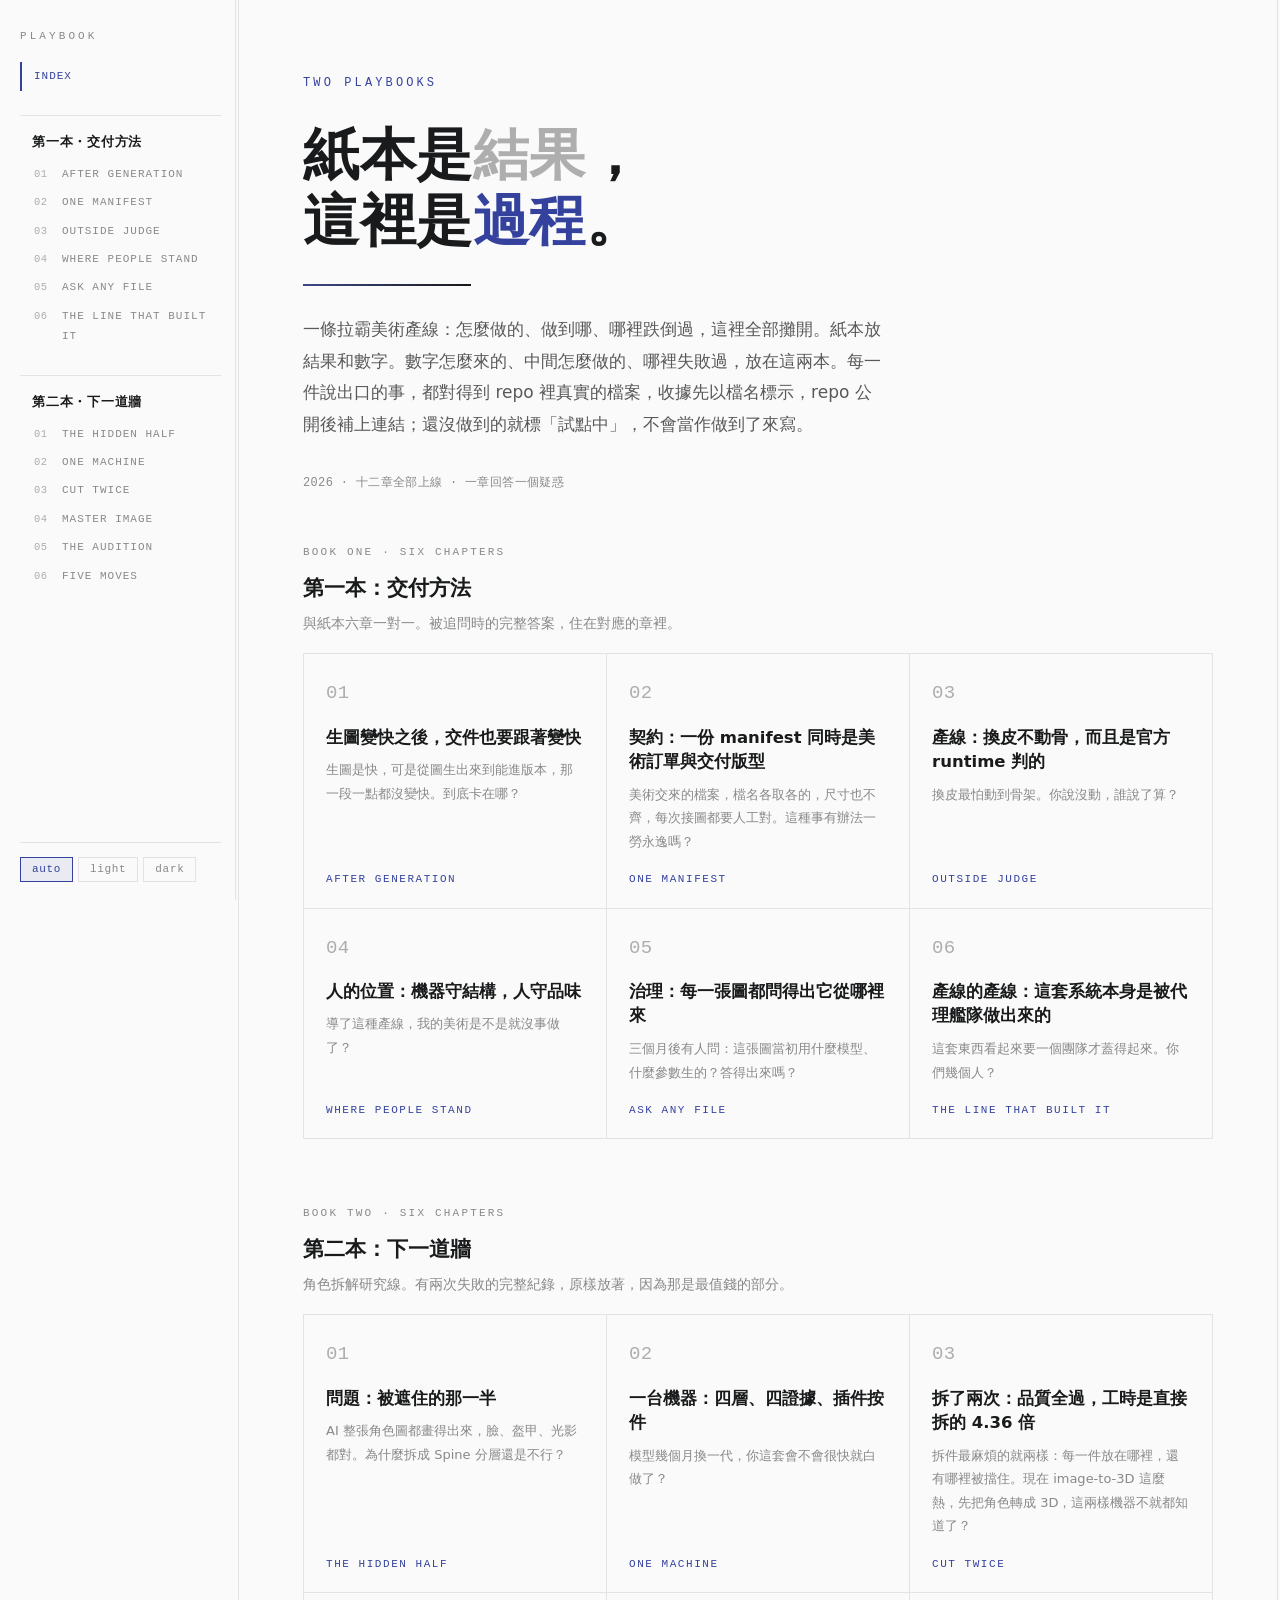
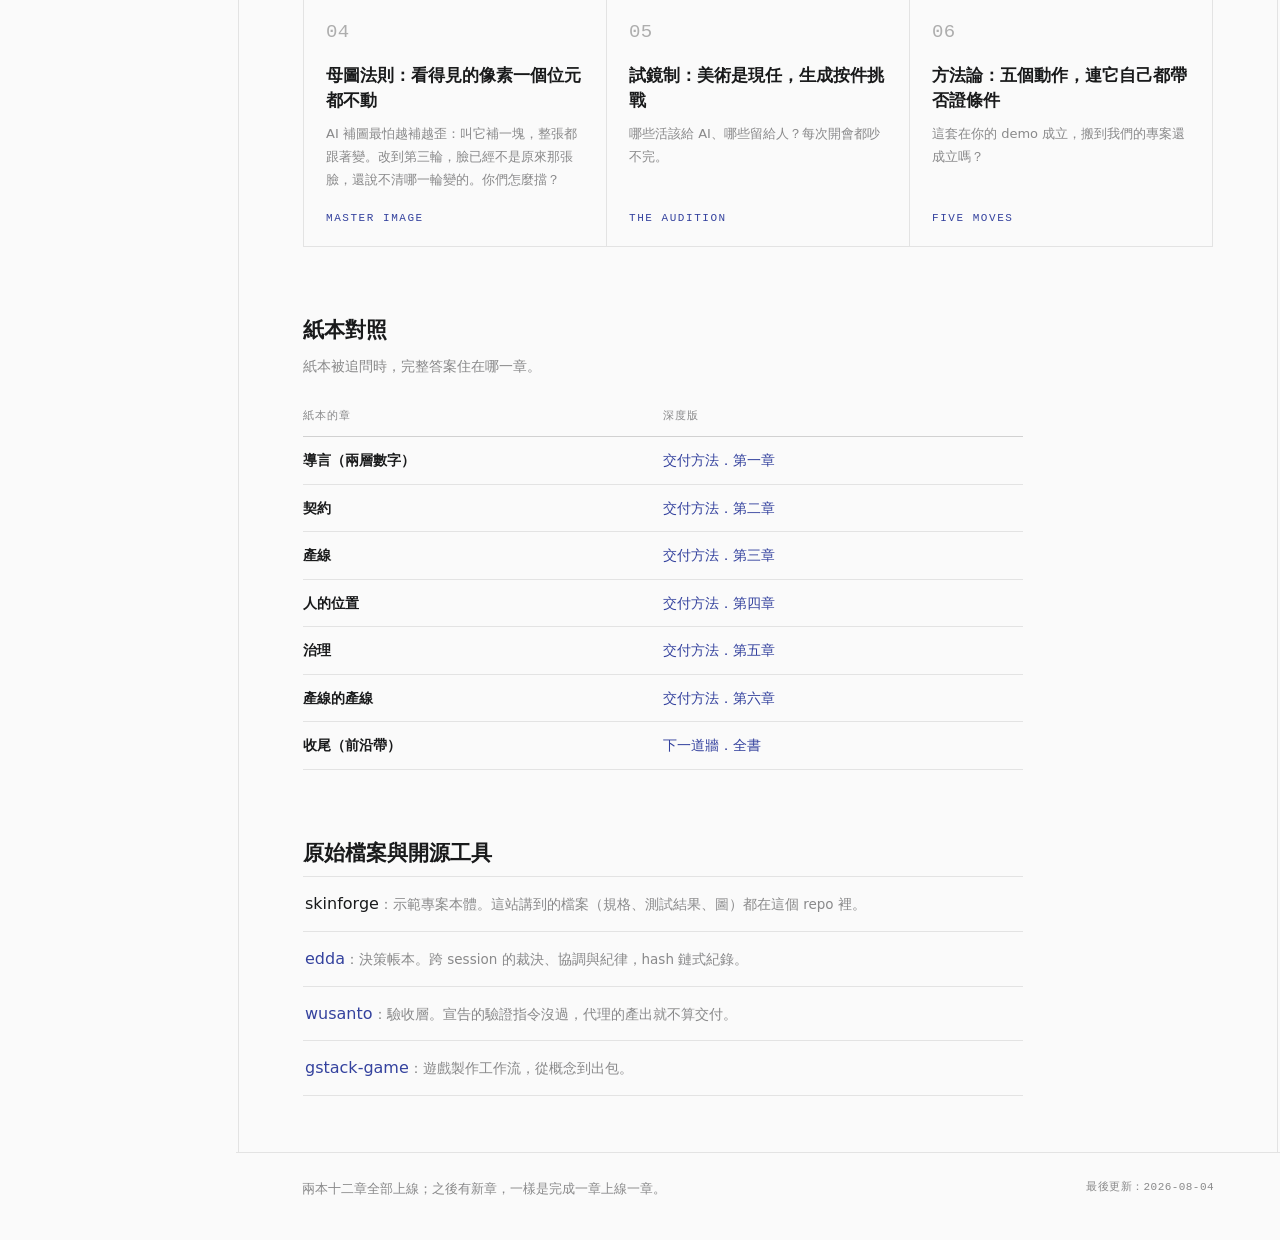
==== index.html @ fc58b346 "playbook: first public release" ====
<!DOCTYPE html>
<html lang="zh-Hant">
<head>
<meta charset="utf-8">
<meta name="viewport" content="width=device-width, initial-scale=1">
<title>作品集完整版：兩本 playbook</title>
<link rel="stylesheet" href="assets/site.css">
</head>
<body>
<a class="skip" href="#hero">跳到正文</a>
<div class="frame">
<aside class="sidebar">
  <a class="brand" href="index.html">PLAYBOOK</a>
  <nav class="side-nav" aria-label="全站章節">
    <a class="top-level home active" href="index.html"><span class="lbl scramble" data-text="INDEX">INDEX</span></a>
    <p class="book-head">第一本・交付方法</p>
    <a class="top-level" href="method-01.html" title="一、生圖變快之後，交件也要跟著變快"><span class="no">01</span><span class="lbl scramble" data-text="AFTER GENERATION">AFTER GENERATION</span></a>
    <a class="top-level" href="method-02.html" title="二、契約：一份 manifest 同時是美術訂單與交付版型"><span class="no">02</span><span class="lbl scramble" data-text="ONE MANIFEST">ONE MANIFEST</span></a>
    <a class="top-level" href="method-03.html" title="三、產線：換皮不動骨，而且是官方 runtime 判的"><span class="no">03</span><span class="lbl scramble" data-text="OUTSIDE JUDGE">OUTSIDE JUDGE</span></a>
    <a class="top-level" href="method-04.html" title="四、人的位置：機器守結構，人守品味"><span class="no">04</span><span class="lbl scramble" data-text="WHERE PEOPLE STAND">WHERE PEOPLE STAND</span></a>
    <a class="top-level" href="method-05.html" title="五、治理：每一張圖都問得出它從哪裡來"><span class="no">05</span><span class="lbl scramble" data-text="ASK ANY FILE">ASK ANY FILE</span></a>
    <a class="top-level" href="method-06.html" title="六、產線的產線：這套系統本身是被代理艦隊做出來的"><span class="no">06</span><span class="lbl scramble" data-text="THE LINE THAT BUILT IT">THE LINE THAT BUILT IT</span></a>
    <p class="book-head">第二本・下一道牆</p>
    <a class="top-level" href="nextwall-01.html" title="一、問題：被遮住的那一半"><span class="no">01</span><span class="lbl scramble" data-text="THE HIDDEN HALF">THE HIDDEN HALF</span></a>
    <a class="top-level" href="nextwall-02.html" title="二、一台機器：四層、四證據、插件按件"><span class="no">02</span><span class="lbl scramble" data-text="ONE MACHINE">ONE MACHINE</span></a>
    <a class="top-level" href="nextwall-03.html" title="三、拆了兩次：品質全過，工時是直接拆的 4.36 倍"><span class="no">03</span><span class="lbl scramble" data-text="CUT TWICE">CUT TWICE</span></a>
    <a class="top-level" href="nextwall-04.html" title="四、母圖法則：看得見的像素一個位元都不動"><span class="no">04</span><span class="lbl scramble" data-text="MASTER IMAGE">MASTER IMAGE</span></a>
    <a class="top-level" href="nextwall-05.html" title="五、試鏡制：美術是現任，生成按件挑戰"><span class="no">05</span><span class="lbl scramble" data-text="THE AUDITION">THE AUDITION</span></a>
    <a class="top-level" href="nextwall-06.html" title="六、方法論：五個動作，連它自己都帶否證條件"><span class="no">06</span><span class="lbl scramble" data-text="FIVE MOVES">FIVE MOVES</span></a>
  </nav>
  <div class="theme-toggle" role="group" aria-label="主題模式">
    <button type="button" data-mode="auto" aria-pressed="true">auto</button>
    <button type="button" data-mode="light" aria-pressed="false">light</button>
    <button type="button" data-mode="dark" aria-pressed="false">dark</button>
  </div>
</aside>
<main>
  <div class="col">
  <header class="hero" id="hero">
    <p class="eyebrow">TWO PLAYBOOKS</p>
    <h1>紙本是<span class="dim">結果</span>，<br>這裡是<span class="key">過程</span>。</h1>
    <div class="hero-rule" aria-hidden="true"></div>
    <p class="lede">一條拉霸美術產線：怎麼做的、做到哪、哪裡跌倒過，這裡全部攤開。紙本放結果和數字。數字怎麼來的、中間怎麼做的、哪裡失敗過，放在這兩本。每一件說出口的事，都對得到 repo 裡真實的檔案，收據先以檔名標示，repo 公開後補上連結；還沒做到的就標「試點中」，不會當作做到了來寫。</p>
    <p class="year">2026 · 十二章全部上線 · 一章回答一個疑惑</p>
  </header>

  <section class="tocsec">
    <p class="toc-head">BOOK ONE · SIX CHAPTERS</p>
    <h2>第一本：交付方法</h2>
    <p class="booknote">與紙本六章一對一。被追問時的完整答案，住在對應的章裡。</p>
    <div class="toc-grid">
        <a class="toc-card" href="method-01.html">
          <span class="no">01</span>
          <h3>生圖變快之後，交件也要跟著變快</h3>
          <p class="q">生圖是快，可是從圖生出來到能進版本，那一段一點都沒變快。到底卡在哪？</p>
          <span class="en">After Generation</span>
        </a>
        <a class="toc-card" href="method-02.html">
          <span class="no">02</span>
          <h3>契約：一份 manifest 同時是美術訂單與交付版型</h3>
          <p class="q">美術交來的檔案，檔名各取各的，尺寸也不齊，每次接圖都要人工對。這種事有辦法一勞永逸嗎？</p>
          <span class="en">One Manifest</span>
        </a>
        <a class="toc-card" href="method-03.html">
          <span class="no">03</span>
          <h3>產線：換皮不動骨，而且是官方 runtime 判的</h3>
          <p class="q">換皮最怕動到骨架。你說沒動，誰說了算？</p>
          <span class="en">Outside Judge</span>
        </a>
        <a class="toc-card" href="method-04.html">
          <span class="no">04</span>
          <h3>人的位置：機器守結構，人守品味</h3>
          <p class="q">導了這種產線，我的美術是不是就沒事做了？</p>
          <span class="en">Where People Stand</span>
        </a>
        <a class="toc-card" href="method-05.html">
          <span class="no">05</span>
          <h3>治理：每一張圖都問得出它從哪裡來</h3>
          <p class="q">三個月後有人問：這張圖當初用什麼模型、什麼參數生的？答得出來嗎？</p>
          <span class="en">Ask Any File</span>
        </a>
        <a class="toc-card" href="method-06.html">
          <span class="no">06</span>
          <h3>產線的產線：這套系統本身是被代理艦隊做出來的</h3>
          <p class="q">這套東西看起來要一個團隊才蓋得起來。你們幾個人？</p>
          <span class="en">The Line That Built It</span>
        </a>
    </div>
  </section>

  <section class="tocsec">
    <p class="toc-head">BOOK TWO · SIX CHAPTERS</p>
    <h2>第二本：下一道牆</h2>
    <p class="booknote">角色拆解研究線。有兩次失敗的完整紀錄，原樣放著，因為那是最值錢的部分。</p>
    <div class="toc-grid">
        <a class="toc-card" href="nextwall-01.html">
          <span class="no">01</span>
          <h3>問題：被遮住的那一半</h3>
          <p class="q">AI 整張角色圖都畫得出來，臉、盔甲、光影都對。為什麼拆成 Spine 分層還是不行？</p>
          <span class="en">The Hidden Half</span>
        </a>
        <a class="toc-card" href="nextwall-02.html">
          <span class="no">02</span>
          <h3>一台機器：四層、四證據、插件按件</h3>
          <p class="q">模型幾個月換一代，你這套會不會很快就白做了？</p>
          <span class="en">One Machine</span>
        </a>
        <a class="toc-card" href="nextwall-03.html">
          <span class="no">03</span>
          <h3>拆了兩次：品質全過，工時是直接拆的 4.36 倍</h3>
          <p class="q">拆件最麻煩的就兩樣：每一件放在哪裡，還有哪裡被擋住。現在 image-to-3D 這麼熱，先把角色轉成 3D，這兩樣機器不就都知道了？</p>
          <span class="en">Cut Twice</span>
        </a>
        <a class="toc-card" href="nextwall-04.html">
          <span class="no">04</span>
          <h3>母圖法則：看得見的像素一個位元都不動</h3>
          <p class="q">AI 補圖最怕越補越歪：叫它補一塊，整張都跟著變。改到第三輪，臉已經不是原來那張臉，還說不清哪一輪變的。你們怎麼擋？</p>
          <span class="en">Master Image</span>
        </a>
        <a class="toc-card" href="nextwall-05.html">
          <span class="no">05</span>
          <h3>試鏡制：美術是現任，生成按件挑戰</h3>
          <p class="q">哪些活該給 AI、哪些留給人？每次開會都吵不完。</p>
          <span class="en">The Audition</span>
        </a>
        <a class="toc-card" href="nextwall-06.html">
          <span class="no">06</span>
          <h3>方法論：五個動作，連它自己都帶否證條件</h3>
          <p class="q">這套在你的 demo 成立，搬到我們的專案還成立嗎？</p>
          <span class="en">Five Moves</span>
        </a>
    </div>
  </section>

  <section class="plain">
    <h2>紙本對照</h2>
    <p class="booknote">紙本被追問時，完整答案住在哪一章。</p>
    <div class="table-scroll">
    <table class="tbl">
      <tr><th>紙本的章</th><th>深度版</th></tr>
      <tr><td>導言（兩層數字）</td><td><a href="method-01.html">交付方法．第一章</a></td></tr>
      <tr><td>契約</td><td><a href="method-02.html">交付方法．第二章</a></td></tr>
      <tr><td>產線</td><td><a href="method-03.html">交付方法．第三章</a></td></tr>
      <tr><td>人的位置</td><td><a href="method-04.html">交付方法．第四章</a></td></tr>
      <tr><td>治理</td><td><a href="method-05.html">交付方法．第五章</a></td></tr>
      <tr><td>產線的產線</td><td><a href="method-06.html">交付方法．第六章</a></td></tr>
      <tr><td>收尾（前沿帶）</td><td><a href="nextwall-01.html">下一道牆．全書</a></td></tr>
    </table>
    </div>
  </section>

  <section class="plain">
    <h2>原始檔案與開源工具</h2>
    <ul class="repos">
      <li><span>skinforge</span><span class="desc">：示範專案本體。這站講到的檔案（規格、測試結果、圖）都在這個 repo 裡。</span></li>
      <li><a href="https://github.com/fagemx/edda">edda</a><span class="desc">：決策帳本。跨 session 的裁決、協調與紀律，hash 鏈式紀錄。</span></li>
      <li><a href="https://github.com/fagemx/wusanto">wusanto</a><span class="desc">：驗收層。宣告的驗證指令沒過，代理的產出就不算交付。</span></li>
      <li><a href="https://github.com/fagemx/gstack-game">gstack-game</a><span class="desc">：遊戲製作工作流，從概念到出包。</span></li>
    </ul>
  </section>
  </div>
  <footer class="site">
    <div class="col">
      <span>兩本十二章全部上線；之後有新章，一樣是完成一章上線一章。</span>
      <span class="mono">最後更新：2026-08-04</span>
    </div>
  </footer>
</main>
</div>
<script src="assets/site.js"></script>
</body>
</html>
---- assets/site.css ----
/* playbook 全站樣式 — 設計代幣參照操作者自有的 ai-delivery-playbook（Vibe Designing 章節式編輯排版）
   扁平無陰影 · 銳角 · hairline 細線 · mono 功能標籤 · 三態主題 · 離線可開、零外部資源
   標記類名沿用本站既有的章節標記（band/blk/receipts/fall/dg），只換皮不動骨 */

:root {
  --font-sans: "PingFang TC", "Noto Sans TC", "Hanken Grotesk", "Microsoft JhengHei", -apple-system, "Segoe UI", system-ui, sans-serif;
  --font-serif: "Noto Serif TC", "Source Han Serif TC", Georgia, "Times New Roman", serif;
  --font-mono: "JetBrains Mono", "Cascadia Code", Consolas, ui-monospace, monospace;

  --t-display: clamp(38px, 6vw, 56px);
  --t-h2: 28px;
  --t-h3: 19px;
  --t-body: 16px;
  --t-mono: 13px;
  --t-mono-xs: 11px;

  --page-max: 1440px;
  --sheet: 1040px;
  --nav-w: 236px;
  --measure: 720px;

  --ink-rgb: 25, 26, 27;
  --bg: #fafafa;
  --surface-1: #f2f2f2;
  --surface-2: #e9e9e9;
  --code-bg: #f4f4f3;
  --ink: rgb(var(--ink-rgb));
  --ink-soft: rgba(var(--ink-rgb), 0.72);
  --ink-mut: rgba(var(--ink-rgb), 0.5);
  --ink-faint: rgba(var(--ink-rgb), 0.34);
  --line: rgba(var(--ink-rgb), 0.10);
  --line-strong: rgba(var(--ink-rgb), 0.18);
  --accent: #34429e;
  --accent-text: #34429e;
  --accent-soft: rgba(52, 66, 158, 0.08);
  --highlight: #34429e;
  --hero-grad: linear-gradient(196.557deg, #191a1b 4.9%, #4e5db8 141.59%);
}

:root[data-theme="dark"] {
  --ink-rgb: 232, 232, 230;
  --bg: #08090a;
  --surface-1: #0d0d0d;
  --surface-2: #141414;
  --code-bg: #0d0d0d;
  --line: rgba(255, 255, 255, 0.10);
  --line-strong: rgba(255, 255, 255, 0.18);
  --accent: #4337ff;
  --accent-text: #685cff;
  --accent-soft: rgba(67, 55, 255, 0.16);
  --highlight: #9de3f1;
  --hero-grad: linear-gradient(196.557deg, #e8e8e6 4.9%, #685cff 141.59%);
}

@media (prefers-color-scheme: dark) {
  :root:not([data-theme="light"]):not([data-theme="dark"]) {
    --ink-rgb: 232, 232, 230;
    --bg: #08090a;
    --surface-1: #0d0d0d;
    --surface-2: #141414;
    --code-bg: #0d0d0d;
    --line: rgba(255, 255, 255, 0.10);
    --line-strong: rgba(255, 255, 255, 0.18);
    --accent: #4337ff;
    --accent-text: #685cff;
    --accent-soft: rgba(67, 55, 255, 0.16);
    --highlight: #9de3f1;
    --hero-grad: linear-gradient(196.557deg, #e8e8e6 4.9%, #685cff 141.59%);
  }
}

* { margin: 0; padding: 0; box-sizing: border-box; }

html { -webkit-text-size-adjust: 100%; scroll-behavior: smooth; }
@media (prefers-reduced-motion: reduce) { html { scroll-behavior: auto; } }

body {
  font-family: var(--font-sans);
  background: var(--bg);
  color: var(--ink);
  font-size: var(--t-body);
  line-height: 1.85;
  -webkit-font-smoothing: antialiased;
  text-rendering: optimizeLegibility;
}

::selection { background: var(--accent-soft); }

a { color: var(--accent-text); text-decoration: none; }
a:hover { text-decoration: underline; text-underline-offset: 3px; text-decoration-thickness: 1px; }

code {
  font-family: var(--font-mono);
  font-size: 0.86em;
  background: var(--code-bg);
  border: 1px solid var(--line);
  padding: 0 5px;
}

.skip {
  position: absolute; left: -9999px; top: 0; z-index: 99;
  background: var(--accent); color: #fff; padding: 8px 16px;
  font: var(--t-mono)/1 var(--font-mono);
}
.skip:focus { left: 0; }

/* ── 版面骨架：左側欄 + 內容 ─────────────── */

.frame {
  display: grid;
  grid-template-columns: var(--nav-w) minmax(0, 1fr);
  min-height: 100dvh;
}

.sidebar {
  position: sticky; top: 0;
  height: 100dvh;
  border-right: 1px solid var(--line);
  padding: 26px 14px 18px 20px;
  display: flex; flex-direction: column; gap: 16px;
  background: var(--bg);
  overflow-y: auto;
  scrollbar-width: thin;
  scrollbar-color: transparent transparent;
}
.sidebar:hover { scrollbar-color: var(--line-strong) transparent; }
.sidebar::-webkit-scrollbar { width: 4px; }
.sidebar::-webkit-scrollbar-track { background: transparent; }
.sidebar::-webkit-scrollbar-thumb { background: transparent; }
.sidebar:hover::-webkit-scrollbar-thumb { background: var(--line-strong); }

.brand {
  font-family: var(--font-mono);
  font-size: var(--t-mono-xs);
  letter-spacing: 0.28em;
  color: var(--ink-mut);
}
.brand:hover { color: var(--ink); text-decoration: none; }

.side-nav { display: flex; flex-direction: column; flex: 1; }

.side-nav .book-head {
  margin: 24px 0 6px;
  padding: 14px 0 0 12px;
  border-top: 1px solid var(--line);
  font-size: 13px;
  font-weight: 700;
  letter-spacing: 0.06em;
  color: var(--ink);
}

.side-nav a {
  display: flex; align-items: baseline; gap: 8px;
  padding: 4px 8px 4px 12px;
  color: var(--ink-mut);
  border-left: 2px solid transparent;
}
.side-nav a:hover { text-decoration: none; }
.side-nav a:hover .lbl { color: var(--ink); }

.side-nav a .no {
  font-family: var(--font-mono);
  font-size: 10.5px;
  letter-spacing: 0.04em;
  color: var(--ink-faint);
  min-width: 20px;
}
.side-nav a.top-level .lbl {
  font-family: var(--font-mono);
  font-size: 11px;
  letter-spacing: 0.09em;
  text-transform: uppercase;
  color: var(--ink-mut);
}
.side-nav a.top-level:hover .lbl { color: var(--ink); }
.side-nav a.sub { padding: 3px 8px 3px 34px; }
.side-nav a.sub .lbl { font-size: 12.5px; color: var(--ink-mut); }
.side-nav a.sub:hover .lbl { color: var(--ink); }

.side-nav a.active { border-left-color: var(--highlight); }
.side-nav a.active .lbl,
.side-nav a.active .no { color: var(--highlight); }

.side-nav .subs { display: flex; flex-direction: column; margin: 2px 0 6px; }

.side-nav .soon {
  display: flex; align-items: baseline; gap: 8px;
  padding: 4px 8px 4px 12px;
  color: var(--ink-faint);
}
.side-nav .soon .lbl { font-family: var(--font-mono); font-size: 11px; letter-spacing: 0.09em; text-transform: uppercase; }

.theme-toggle {
  display: flex; gap: 5px;
  border-top: 1px solid var(--line);
  padding-top: 14px;
}
.theme-toggle button {
  font: var(--t-mono-xs)/1 var(--font-mono);
  letter-spacing: 0.06em;
  color: var(--ink-mut);
  background: transparent;
  border: 1px solid var(--line);
  padding: 6px 11px;
  cursor: pointer;
}
.theme-toggle button:hover { color: var(--ink); border-color: var(--line-strong); }
.theme-toggle button[aria-pressed="true"] {
  color: var(--accent-text);
  border-color: var(--accent);
  background: var(--accent-soft);
}

main { min-width: 0; }

/* ruled sheet：左右垂直細線框住內容 */
.col {
  max-width: var(--sheet);
  margin: 0 auto;
  padding: 0 clamp(24px, 5vw, 68px);
  border-inline: 1px solid var(--line);
}

/* ── Hero（hub） ─────────────────────────── */

.hero { padding: 72px 0 40px; }

.hero .eyebrow {
  font-family: var(--font-mono);
  font-size: 12px;
  letter-spacing: 0.26em;
  color: var(--accent-text);
  margin-bottom: 28px;
}

.hero h1 {
  font-size: var(--t-display);
  font-weight: 800;
  line-height: 1.18;
  letter-spacing: 0.01em;
}
.hero h1 .dim { color: var(--ink-faint); }
.hero h1 .key { color: var(--accent-text); }

.hero .hero-rule {
  width: 168px; height: 2px; margin: 30px 0 28px;
  background: var(--hero-grad);
}

.hero .lede {
  max-width: 34em;
  font-size: 17px;
  color: var(--ink-soft);
}

.hero .year {
  margin-top: 32px;
  font-family: var(--font-mono);
  font-size: 12px;
  letter-spacing: 0.03em;
  color: var(--ink-mut);
}

/* ── 章節卡（hub 目錄） ──────────────────── */

.tocsec { padding: 8px 0 56px; }

.toc-head {
  font-family: var(--font-mono);
  font-size: var(--t-mono-xs); text-transform: uppercase; letter-spacing: 0.2em;
  color: var(--ink-mut);
  padding-bottom: 6px;
}
.tocsec h2 { font-size: 21px; font-weight: 800; margin-bottom: 4px; }
.tocsec .booknote { color: var(--ink-mut); font-size: 14px; margin-bottom: 16px; max-width: var(--measure); }

.toc-grid {
  display: grid;
  grid-template-columns: repeat(auto-fit, minmax(272px, 1fr));
  border-top: 1px solid var(--line);
  border-left: 1px solid var(--line);
}

.toc-card {
  display: flex; flex-direction: column;
  padding: 22px 22px 18px;
  color: var(--ink);
  border-right: 1px solid var(--line);
  border-bottom: 1px solid var(--line);
  transition: background 0.2s ease;
}
.toc-card:hover { background: var(--surface-1); text-decoration: none; }

.toc-card .no {
  font-family: var(--font-mono); font-size: 19px; color: var(--ink-faint);
  letter-spacing: 0.02em; margin-bottom: 14px;
}
.toc-card h3 { font-size: 16.5px; font-weight: 800; margin-bottom: 8px; line-height: 1.5; }
.toc-card .q { font-size: 13px; color: var(--ink-mut); line-height: 1.8; flex: 1; }
.toc-card .en {
  margin-top: 16px;
  font-family: var(--font-mono); font-size: var(--t-mono-xs);
  text-transform: uppercase; letter-spacing: 0.14em; color: var(--accent-text);
}

/* ── hub 的表格與 repo 列 ────────────────── */

.plain { padding: 8px 0 56px; }
.plain h2 { font-size: 21px; font-weight: 800; margin-bottom: 4px; }
.plain .booknote { color: var(--ink-mut); font-size: 14px; margin-bottom: 16px; max-width: var(--measure); }

.table-scroll { overflow-x: auto; max-width: var(--measure); }
table.tbl { border-collapse: collapse; width: 100%; min-width: 420px; font-size: 14px; }
table.tbl th {
  text-align: left;
  font-family: var(--font-mono);
  font-size: var(--t-mono-xs); letter-spacing: 0.08em;
  color: var(--ink-mut); font-weight: 400;
  padding: 10px 18px 10px 0;
  border-bottom: 1px solid var(--line-strong);
  white-space: nowrap;
}
table.tbl td {
  padding: 11px 18px 11px 0;
  border-bottom: 1px solid var(--line);
  color: var(--ink-soft);
  vertical-align: top; line-height: 1.75;
}
table.tbl td:first-child { color: var(--ink); font-weight: 600; }

ul.repos { list-style: none; max-width: var(--measure); border-top: 1px solid var(--line); }
ul.repos li { padding: 12px 2px; border-bottom: 1px solid var(--line); }
ul.repos .desc { color: var(--ink-mut); font-size: 13.5px; }

/* ── 章節頁 ──────────────────────────────── */

section.chapter { padding: 0 0 64px; }

.band { position: relative; padding: 56px 0 6px; margin-bottom: 30px; }

.band .ghost {
  position: absolute; right: 0; top: 34px;
  font-family: var(--font-mono);
  font-size: clamp(88px, 13vw, 150px);
  font-weight: 500;
  line-height: 1;
  color: var(--ink);
  opacity: 0.045;
  pointer-events: none; -webkit-user-select: none; user-select: none;
}

.band .kicker {
  font-family: var(--font-mono);
  font-size: 12px; letter-spacing: 0.2em; text-transform: uppercase;
  color: var(--accent-text);
}

.band h2 {
  font-size: var(--t-h2);
  font-weight: 800;
  line-height: 1.45;
  margin-top: 14px;
  max-width: 24em;
}

.band .entitle {
  font-family: var(--font-serif);
  font-style: italic;
  font-size: 18px;
  color: var(--ink-mut);
  margin-top: 6px;
}

.band .standfirst {
  margin-top: 20px;
  max-width: 36em;
  font-size: 16px;
  color: var(--ink-soft);
  font-weight: 500;
  padding-left: 16px;
  border-left: 2px solid var(--accent);
}

/* 六塊：塊標籤 mono 小字，內文限行寬 */
.blk { margin-top: 44px; }
.blk > h3 {
  font-family: var(--font-mono);
  font-size: 12px; font-weight: 400;
  letter-spacing: 0.22em;
  color: var(--ink-mut);
  border-bottom: 1px solid var(--line);
  padding-bottom: 8px; margin-bottom: 18px;
}
.blk p { max-width: var(--measure); color: var(--ink-soft); }
.blk p + p { margin-top: 1.05em; }
.blk p strong { color: var(--ink); font-weight: 700; }

.blk h4 {
  font-size: var(--t-h3); font-weight: 800; line-height: 1.5;
  max-width: var(--measure);
  margin: 44px 0 14px;
  padding-top: 18px;
  border-top: 1px solid var(--line);
}
.blk h4:first-of-type { margin-top: 6px; padding-top: 0; border-top: none; }

.blk ul { max-width: var(--measure); margin: 1em 0 1em 1.3em; color: var(--ink-soft); }
.blk ul li { margin: 0.4em 0; }
.blk ul li::marker { color: var(--accent-text); }

.ask p { font-size: 17.5px; color: var(--ink); font-weight: 500; max-width: 30em; line-height: 1.8; }

.say p {
  font-size: 17px; line-height: 1.85; font-weight: 500;
  color: var(--ink);
  background: var(--accent-soft);
  border-left: 2px solid var(--accent);
  padding: 16px 20px;
  max-width: var(--measure);
}

/* ── 圖 ──────────────────────────────────── */

figure.dg {
  margin: 30px 0 6px; max-width: var(--measure);
  content-visibility: auto;
  contain-intrinsic-size: auto 360px;
}
figure.dg .scroller {
  overflow-x: auto;
  border: 1px solid var(--line);
  background: var(--surface-1);
  padding: 20px 16px;
  cursor: zoom-in;
  transition: border-color 0.2s ease;
}
figure.dg:hover .scroller { border-color: var(--line-strong); }
figure.dg svg { display: block; width: 100%; min-width: 620px; height: auto; }
figure.dg figcaption {
  margin-top: 11px;
  font-size: 12.5px; color: var(--ink-mut); line-height: 1.6;
}

.n-svc { fill: var(--bg); stroke: var(--line-strong); stroke-width: 1; }
.n-data { fill: var(--surface-2); stroke: var(--line-strong); stroke-width: 1; stroke-dasharray: 4 3; }
.n-human { fill: var(--bg); stroke: var(--accent-text); stroke-width: 1.2; }
.n-lbl { fill: var(--ink); font-family: var(--font-sans); font-size: 15px; font-weight: 600; }
.n-tag { fill: var(--ink-mut); font-family: var(--font-mono); font-size: 11px; letter-spacing: 0.02em; }
.e-path { fill: none; stroke: var(--line-strong); stroke-width: 1; stroke-dasharray: 5 5; }
.e-lbl { fill: var(--ink-mut); font-family: var(--font-mono); font-size: 11.5px; }
.e-head { fill: var(--line-strong); stroke: none; }
.dg .dot { fill: var(--accent-text); }
@media (prefers-reduced-motion: no-preference) {
  .e-path { animation: pbdash 0.85s linear infinite; }
}
@keyframes pbdash { to { stroke-dashoffset: -10; } }

/* 點圖放大 */
.lightbox {
  position: fixed; inset: 0; z-index: 60;
  display: flex; align-items: center; justify-content: center;
  padding: 3vh 3vw;
  background: rgba(5, 6, 8, 0.62);
}
.lightbox[hidden] { display: none; }
.lightbox-panel {
  position: relative;
  background: var(--bg);
  border: 1px solid var(--line-strong);
  padding: 44px 24px 14px;
  max-width: 96vw; max-height: 94vh;
}
.lightbox-body svg { display: block; background: var(--surface-1); border: 1px solid var(--line); }
.lightbox-close {
  position: absolute; top: 10px; right: 12px;
  font: 13px/1 var(--font-mono);
  color: var(--ink-mut);
  background: transparent;
  border: 1px solid var(--line);
  padding: 6px 10px;
  cursor: pointer;
}
.lightbox-close:hover { color: var(--ink); border-color: var(--line-strong); }
.lightbox-cap { margin-top: 10px; font-size: 12.5px; color: var(--ink-mut); line-height: 1.6; }
body.no-scroll { overflow: hidden; }
@media (prefers-reduced-motion: no-preference) {
  .lightbox-panel { animation: lbIn 0.16s ease-out; }
}
@keyframes lbIn { from { opacity: 0; transform: scale(0.985); } to { opacity: 1; transform: none; } }

/* 收據裡的嵌圖：width 100% 先佔位免版面跳動，inline max-width 擋放大超過原生解析度 */
figure.shot { margin: 14px 0 6px; max-width: var(--measure); }
figure.shot img {
  display: block; width: 100%; height: auto;
  border: 1px solid var(--line); background: var(--surface-1);
}

/* ── 收據 ────────────────────────────────── */

.receipts { list-style: none; max-width: var(--measure); }
.receipts > li { padding: 13px 0; border-bottom: 1px solid var(--line); }
.receipts > li:first-child { border-top: 1px solid var(--line); }
.rk { font-size: 14.5px; color: var(--ink-soft); }
.rl { display: inline-block; margin-top: 4px; font-family: var(--font-mono); font-size: 12px; letter-spacing: 0.02em; word-break: break-all; }

/* ── 失敗現場 ────────────────────────────── */

.fall {
  max-width: var(--measure);
  border: 1px solid var(--line);
  border-left: 2px solid var(--line-strong);
  background: var(--surface-1);
  padding: 17px 22px;
}
.fall p { font-size: 14.5px; line-height: 1.9; }
.fall .rule { margin-top: 0.9em; color: var(--accent-text); font-weight: 500; }

/* ── 上一章／下一章 ──────────────────────── */

.pager {
  display: grid; grid-template-columns: 1fr 1fr; gap: 0;
  border-top: 1px solid var(--line);
  margin-top: 26px;
}
.pager a, .pager span.hole {
  display: block; padding: 20px 4px 24px; color: var(--ink);
}
.pager a:hover { text-decoration: none; background: var(--surface-1); }
.pager .dir {
  display: block;
  font-family: var(--font-mono); font-size: var(--t-mono-xs);
  letter-spacing: 0.14em; color: var(--ink-mut);
  margin-bottom: 6px;
}
.pager a:hover .t { color: var(--accent-text); }
.pager .t { font-size: 14px; font-weight: 600; line-height: 1.6; }
.pager .next { text-align: right; border-left: 1px solid var(--line); }

/* ── footer ──────────────────────────────── */

footer.site { border-top: 1px solid var(--line); padding: 24px 0 40px; }
footer.site .col {
  display: flex; justify-content: space-between; gap: 16px; flex-wrap: wrap;
  font-size: 12.5px; color: var(--ink-mut);
  border-inline: none;
}
footer.site .mono { font-family: var(--font-mono); font-size: 11px; letter-spacing: 0.04em; }

/* ── 進場（JS 掛 .reveal；無 JS 就整頁直接可讀） ── */

@media (prefers-reduced-motion: no-preference) {
  .reveal { opacity: 0; transform: translateY(14px); }
  .reveal.in {
    opacity: 1; transform: none;
    transition: opacity 0.6s cubic-bezier(0.16, 1, 0.3, 1),
                transform 0.6s cubic-bezier(0.16, 1, 0.3, 1);
  }
}

.blk[id], section.chapter { scroll-margin-top: 22px; }
@media (max-width: 900px) { .blk[id], section.chapter { scroll-margin-top: 74px; } }

/* ── 響應式 ──────────────────────────────── */

@media (max-width: 1279px) { :root { --sheet: 960px; } }
@media (max-width: 1080px) { :root { --sheet: 900px; } }

@media (max-width: 900px) {
  .frame { grid-template-columns: 1fr; }
  .sidebar {
    position: sticky; top: 0; z-index: 20;
    height: auto; flex-direction: row; align-items: center; gap: 12px;
    padding: 9px 14px;
    border-right: none; border-bottom: 1px solid var(--line);
    overflow-x: auto; overflow-y: hidden;
  }
  .brand { flex-shrink: 0; }
  .side-nav { flex-direction: row; gap: 2px; flex: 1; align-items: center; }
  .side-nav .book-head { margin: 0 2px; padding: 0 6px; border-top: none; white-space: nowrap; }
  .side-nav a { white-space: nowrap; padding: 5px 9px; border-left: none; border-bottom: 2px solid transparent; }
  .side-nav a.active { border-left-color: transparent; border-bottom-color: var(--highlight); }
  .side-nav a .no { min-width: 0; }
  .side-nav a .lbl { display: none; }
  .side-nav a.home .lbl { display: inline; }
  .side-nav a.sub, .side-nav .subs, .side-nav .soon { display: none; }
  .theme-toggle { border-top: none; padding-top: 0; flex-shrink: 0; }
  .col { padding: 0 22px; border-inline: none; }
  .hero { padding: 48px 0 36px; }
  .band .ghost { display: none; }
}

@media (max-width: 760px) {
  .toc-grid { grid-template-columns: 1fr; }
  .hero h1 { font-size: 34px; }
  .pager { grid-template-columns: 1fr; }
  .pager .next { border-left: none; border-top: 1px solid var(--line); }
}
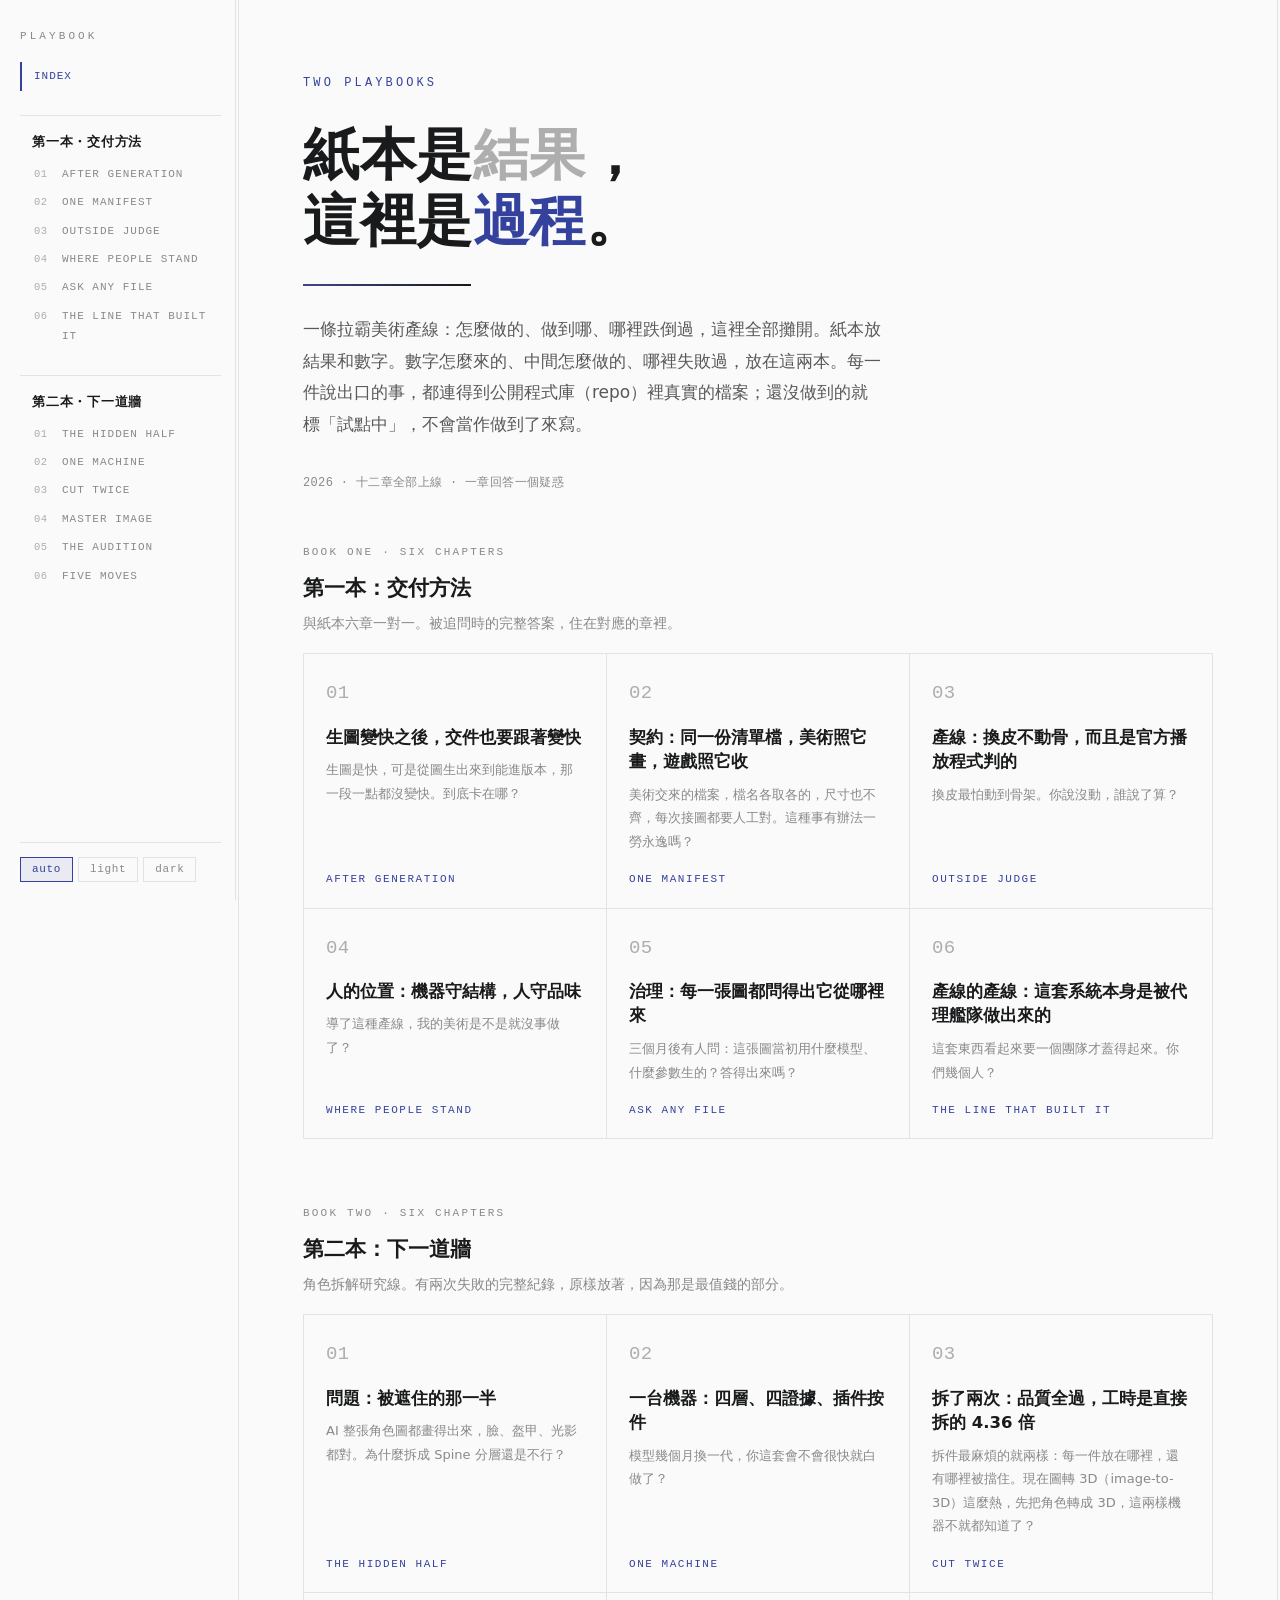
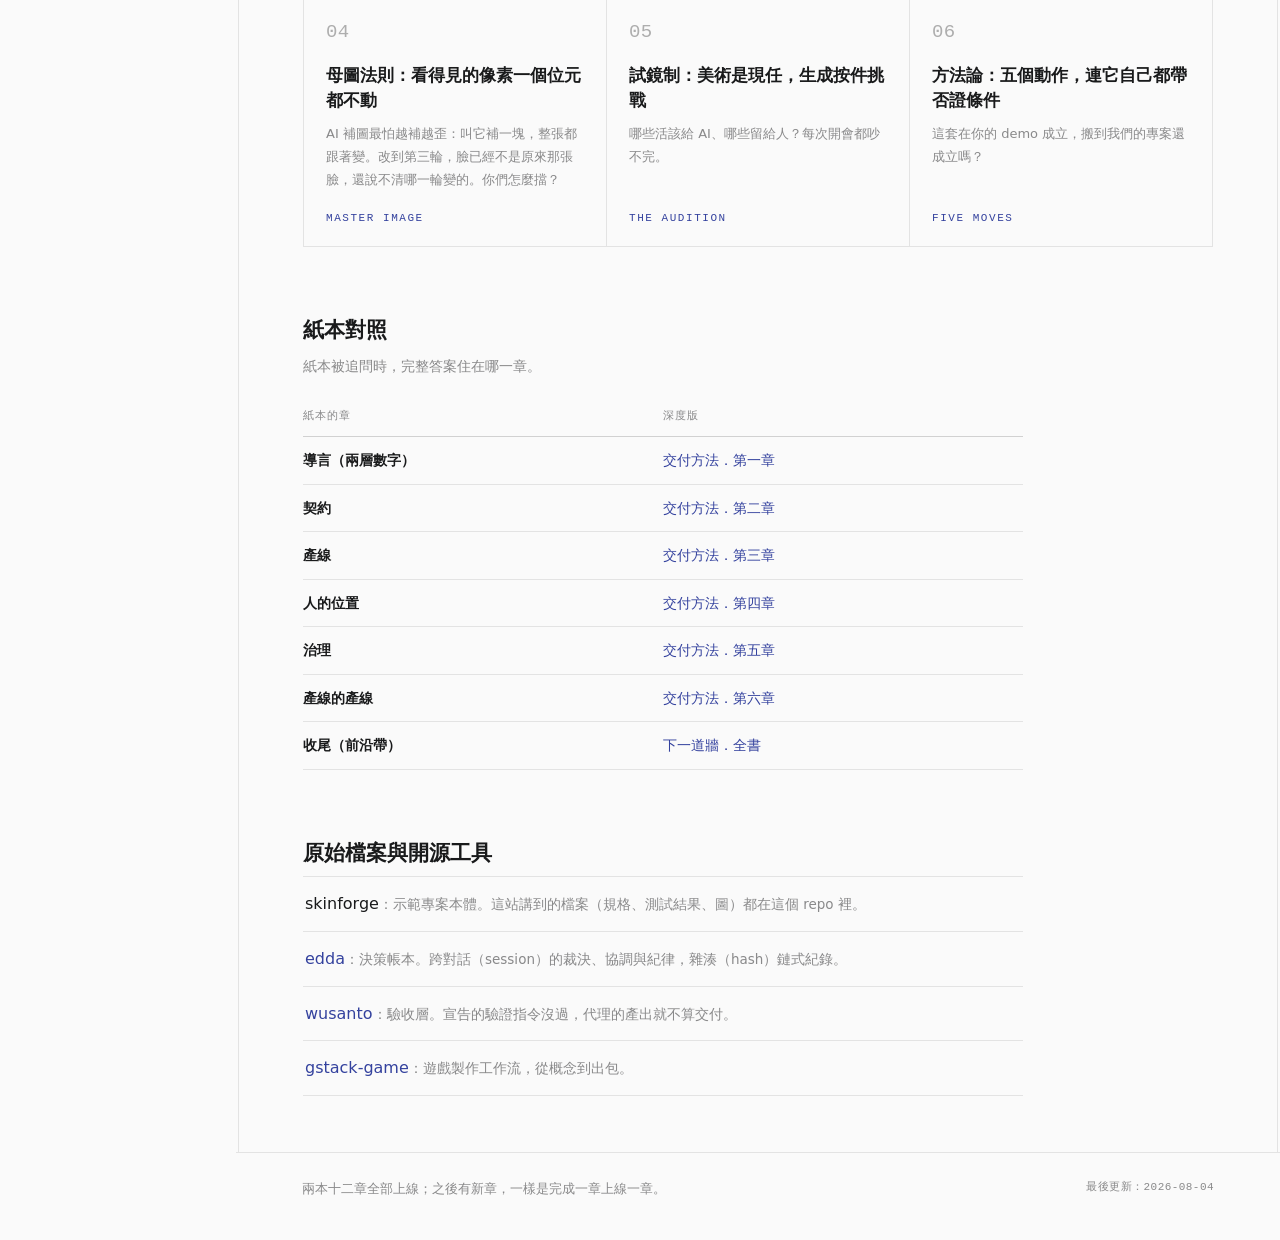
==== commit 91964864: "plainwords: metaphors out, translations in, 152 lines" ====
--- a/index.html
+++ b/index.html
@@ -15,8 +15,8 @@
     <a class="top-level home active" href="index.html"><span class="lbl scramble" data-text="INDEX">INDEX</span></a>
     <p class="book-head">第一本・交付方法</p>
     <a class="top-level" href="method-01.html" title="一、生圖變快之後，交件也要跟著變快"><span class="no">01</span><span class="lbl scramble" data-text="AFTER GENERATION">AFTER GENERATION</span></a>
-    <a class="top-level" href="method-02.html" title="二、契約：一份 manifest 同時是美術訂單與交付版型"><span class="no">02</span><span class="lbl scramble" data-text="ONE MANIFEST">ONE MANIFEST</span></a>
-    <a class="top-level" href="method-03.html" title="三、產線：換皮不動骨，而且是官方 runtime 判的"><span class="no">03</span><span class="lbl scramble" data-text="OUTSIDE JUDGE">OUTSIDE JUDGE</span></a>
+    <a class="top-level" href="method-02.html" title="二、契約：同一份清單檔，美術照它畫，遊戲照它收"><span class="no">02</span><span class="lbl scramble" data-text="ONE MANIFEST">ONE MANIFEST</span></a>
+    <a class="top-level" href="method-03.html" title="三、產線：換皮不動骨，而且是官方播放程式判的"><span class="no">03</span><span class="lbl scramble" data-text="OUTSIDE JUDGE">OUTSIDE JUDGE</span></a>
     <a class="top-level" href="method-04.html" title="四、人的位置：機器守結構，人守品味"><span class="no">04</span><span class="lbl scramble" data-text="WHERE PEOPLE STAND">WHERE PEOPLE STAND</span></a>
     <a class="top-level" href="method-05.html" title="五、治理：每一張圖都問得出它從哪裡來"><span class="no">05</span><span class="lbl scramble" data-text="ASK ANY FILE">ASK ANY FILE</span></a>
     <a class="top-level" href="method-06.html" title="六、產線的產線：這套系統本身是被代理艦隊做出來的"><span class="no">06</span><span class="lbl scramble" data-text="THE LINE THAT BUILT IT">THE LINE THAT BUILT IT</span></a>
@@ -40,7 +40,7 @@
     <p class="eyebrow">TWO PLAYBOOKS</p>
     <h1>紙本是<span class="dim">結果</span>，<br>這裡是<span class="key">過程</span>。</h1>
     <div class="hero-rule" aria-hidden="true"></div>
-    <p class="lede">一條拉霸美術產線：怎麼做的、做到哪、哪裡跌倒過，這裡全部攤開。紙本放結果和數字。數字怎麼來的、中間怎麼做的、哪裡失敗過，放在這兩本。每一件說出口的事，都對得到 repo 裡真實的檔案，收據先以檔名標示，repo 公開後補上連結；還沒做到的就標「試點中」，不會當作做到了來寫。</p>
+    <p class="lede">一條拉霸美術產線：怎麼做的、做到哪、哪裡跌倒過，這裡全部攤開。紙本放結果和數字。數字怎麼來的、中間怎麼做的、哪裡失敗過，放在這兩本。每一件說出口的事，都連得到公開程式庫（repo）裡真實的檔案；還沒做到的就標「試點中」，不會當作做到了來寫。</p>
     <p class="year">2026 · 十二章全部上線 · 一章回答一個疑惑</p>
   </header>
 
@@ -57,13 +57,13 @@
         </a>
         <a class="toc-card" href="method-02.html">
           <span class="no">02</span>
-          <h3>契約：一份 manifest 同時是美術訂單與交付版型</h3>
+          <h3>契約：同一份清單檔，美術照它畫，遊戲照它收</h3>
           <p class="q">美術交來的檔案，檔名各取各的，尺寸也不齊，每次接圖都要人工對。這種事有辦法一勞永逸嗎？</p>
           <span class="en">One Manifest</span>
         </a>
         <a class="toc-card" href="method-03.html">
           <span class="no">03</span>
-          <h3>產線：換皮不動骨，而且是官方 runtime 判的</h3>
+          <h3>產線：換皮不動骨，而且是官方播放程式判的</h3>
           <p class="q">換皮最怕動到骨架。你說沒動，誰說了算？</p>
           <span class="en">Outside Judge</span>
         </a>
@@ -108,7 +108,7 @@
         <a class="toc-card" href="nextwall-03.html">
           <span class="no">03</span>
           <h3>拆了兩次：品質全過，工時是直接拆的 4.36 倍</h3>
-          <p class="q">拆件最麻煩的就兩樣：每一件放在哪裡，還有哪裡被擋住。現在 image-to-3D 這麼熱，先把角色轉成 3D，這兩樣機器不就都知道了？</p>
+          <p class="q">拆件最麻煩的就兩樣：每一件放在哪裡，還有哪裡被擋住。現在圖轉 3D（image-to-3D）這麼熱，先把角色轉成 3D，這兩樣機器不就都知道了？</p>
           <span class="en">Cut Twice</span>
         </a>
         <a class="toc-card" href="nextwall-04.html">
@@ -153,7 +153,7 @@
     <h2>原始檔案與開源工具</h2>
     <ul class="repos">
       <li><span>skinforge</span><span class="desc">：示範專案本體。這站講到的檔案（規格、測試結果、圖）都在這個 repo 裡。</span></li>
-      <li><a href="https://github.com/fagemx/edda">edda</a><span class="desc">：決策帳本。跨 session 的裁決、協調與紀律，hash 鏈式紀錄。</span></li>
+      <li><a href="https://github.com/fagemx/edda">edda</a><span class="desc">：決策帳本。跨對話（session）的裁決、協調與紀律，雜湊（hash）鏈式紀錄。</span></li>
       <li><a href="https://github.com/fagemx/wusanto">wusanto</a><span class="desc">：驗收層。宣告的驗證指令沒過，代理的產出就不算交付。</span></li>
       <li><a href="https://github.com/fagemx/gstack-game">gstack-game</a><span class="desc">：遊戲製作工作流，從概念到出包。</span></li>
     </ul>
--- a/assets/site.css
+++ b/assets/site.css
@@ -52,22 +52,7 @@
   --hero-grad: linear-gradient(196.557deg, #e8e8e6 4.9%, #685cff 141.59%);
 }
 
-@media (prefers-color-scheme: dark) {
-  :root:not([data-theme="light"]):not([data-theme="dark"]) {
-    --ink-rgb: 232, 232, 230;
-    --bg: #08090a;
-    --surface-1: #0d0d0d;
-    --surface-2: #141414;
-    --code-bg: #0d0d0d;
-    --line: rgba(255, 255, 255, 0.10);
-    --line-strong: rgba(255, 255, 255, 0.18);
-    --accent: #4337ff;
-    --accent-text: #685cff;
-    --accent-soft: rgba(67, 55, 255, 0.16);
-    --highlight: #9de3f1;
-    --hero-grad: linear-gradient(196.557deg, #e8e8e6 4.9%, #685cff 141.59%);
-  }
-}
+/* 預設 light，不跟隨系統色；深色只在使用者手選 data-theme="dark" 時生效（操作者裁定 2026-08-05）。 */
 
 * { margin: 0; padding: 0; box-sizing: border-box; }
 
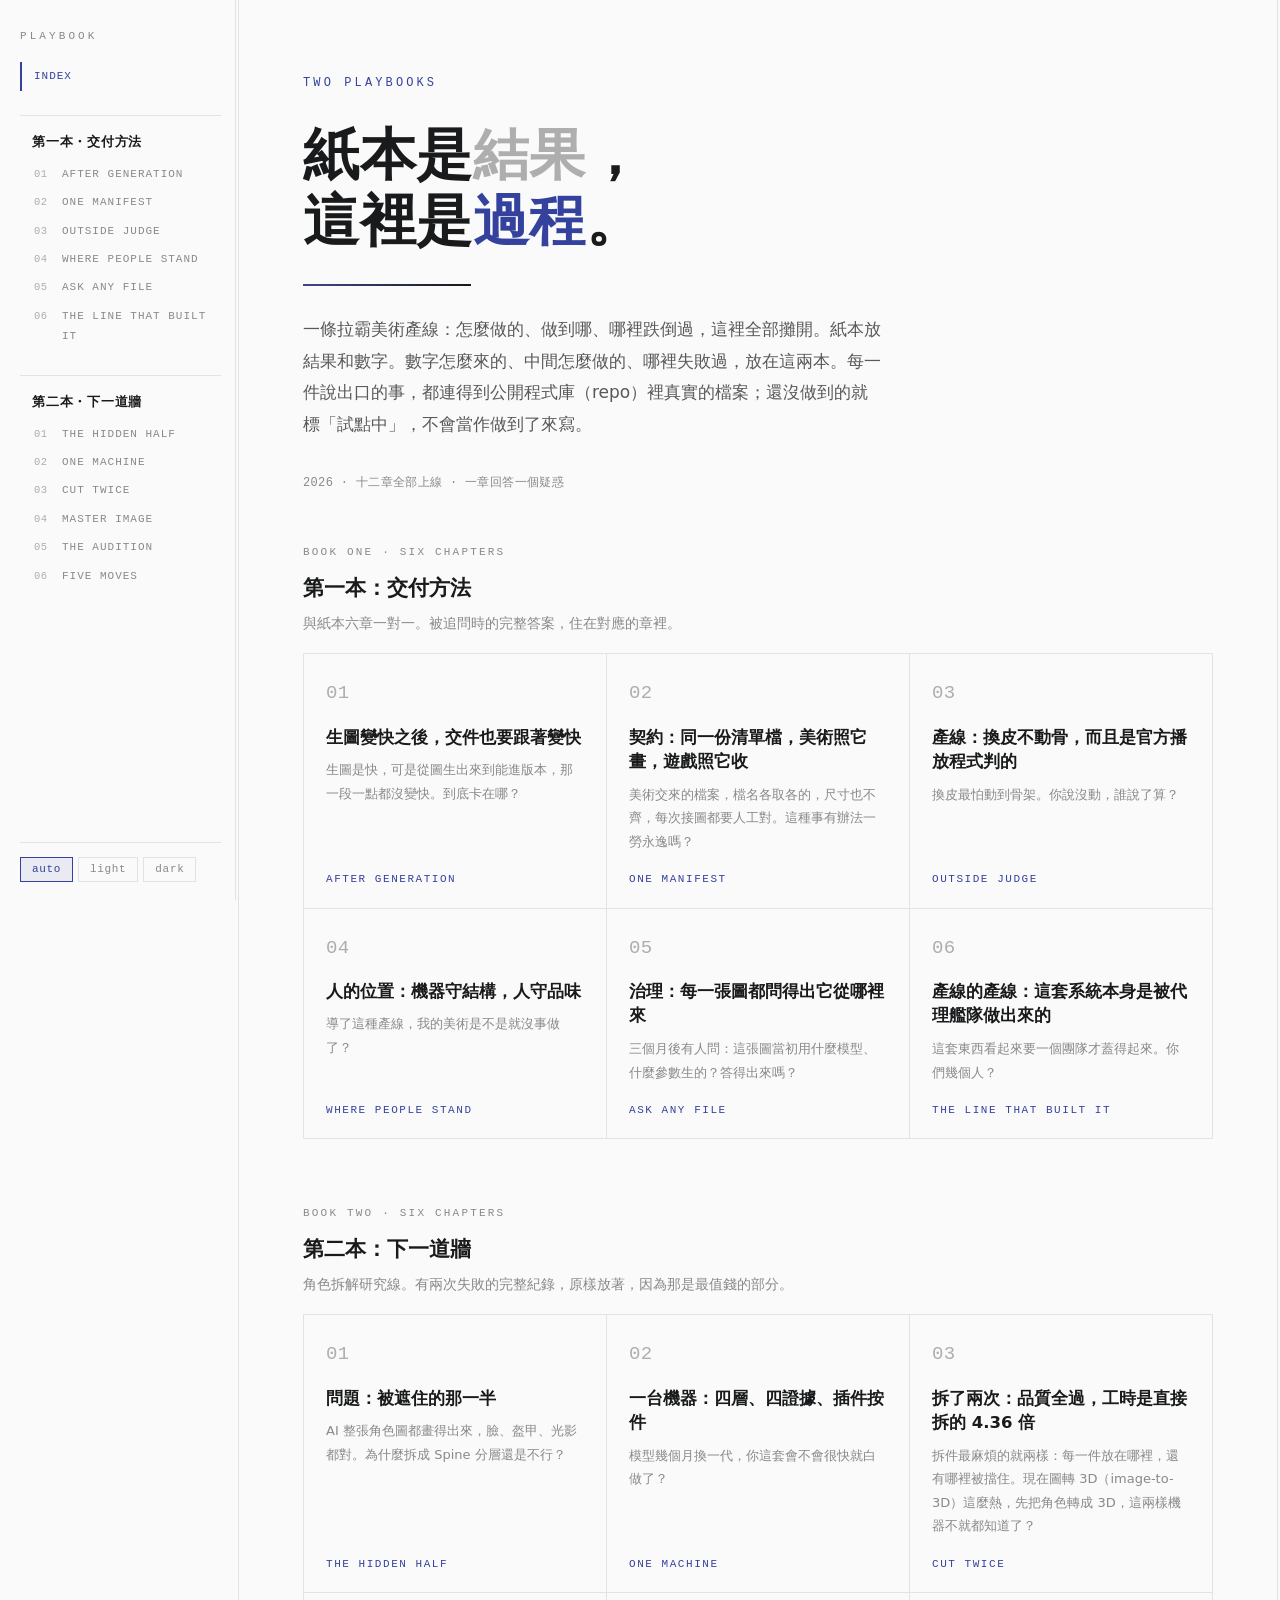
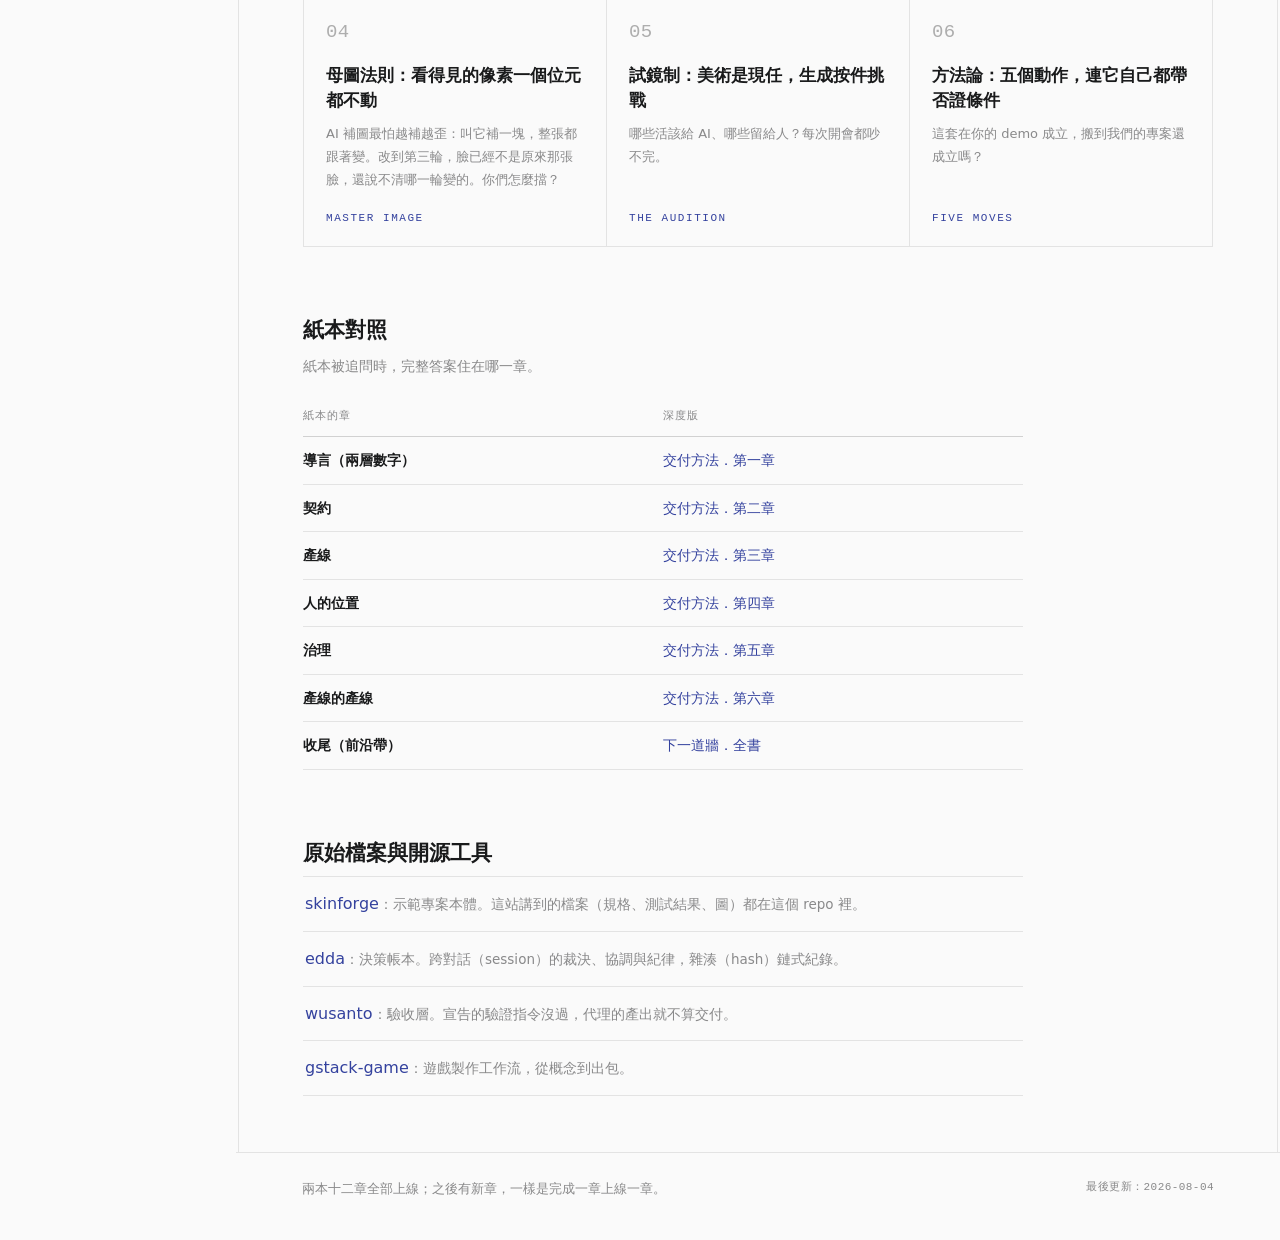
==== commit 579010ec: "playbook: receipts go live, the repo is public" ====
--- a/index.html
+++ b/index.html
@@ -152,7 +152,7 @@
   <section class="plain">
     <h2>原始檔案與開源工具</h2>
     <ul class="repos">
-      <li><span>skinforge</span><span class="desc">：示範專案本體。這站講到的檔案（規格、測試結果、圖）都在這個 repo 裡。</span></li>
+      <li><a href="https://github.com/fagemx/skinforge">skinforge</a><span class="desc">：示範專案本體。這站講到的檔案（規格、測試結果、圖）都在這個 repo 裡。</span></li>
       <li><a href="https://github.com/fagemx/edda">edda</a><span class="desc">：決策帳本。跨對話（session）的裁決、協調與紀律，雜湊（hash）鏈式紀錄。</span></li>
       <li><a href="https://github.com/fagemx/wusanto">wusanto</a><span class="desc">：驗收層。宣告的驗證指令沒過，代理的產出就不算交付。</span></li>
       <li><a href="https://github.com/fagemx/gstack-game">gstack-game</a><span class="desc">：遊戲製作工作流，從概念到出包。</span></li>
